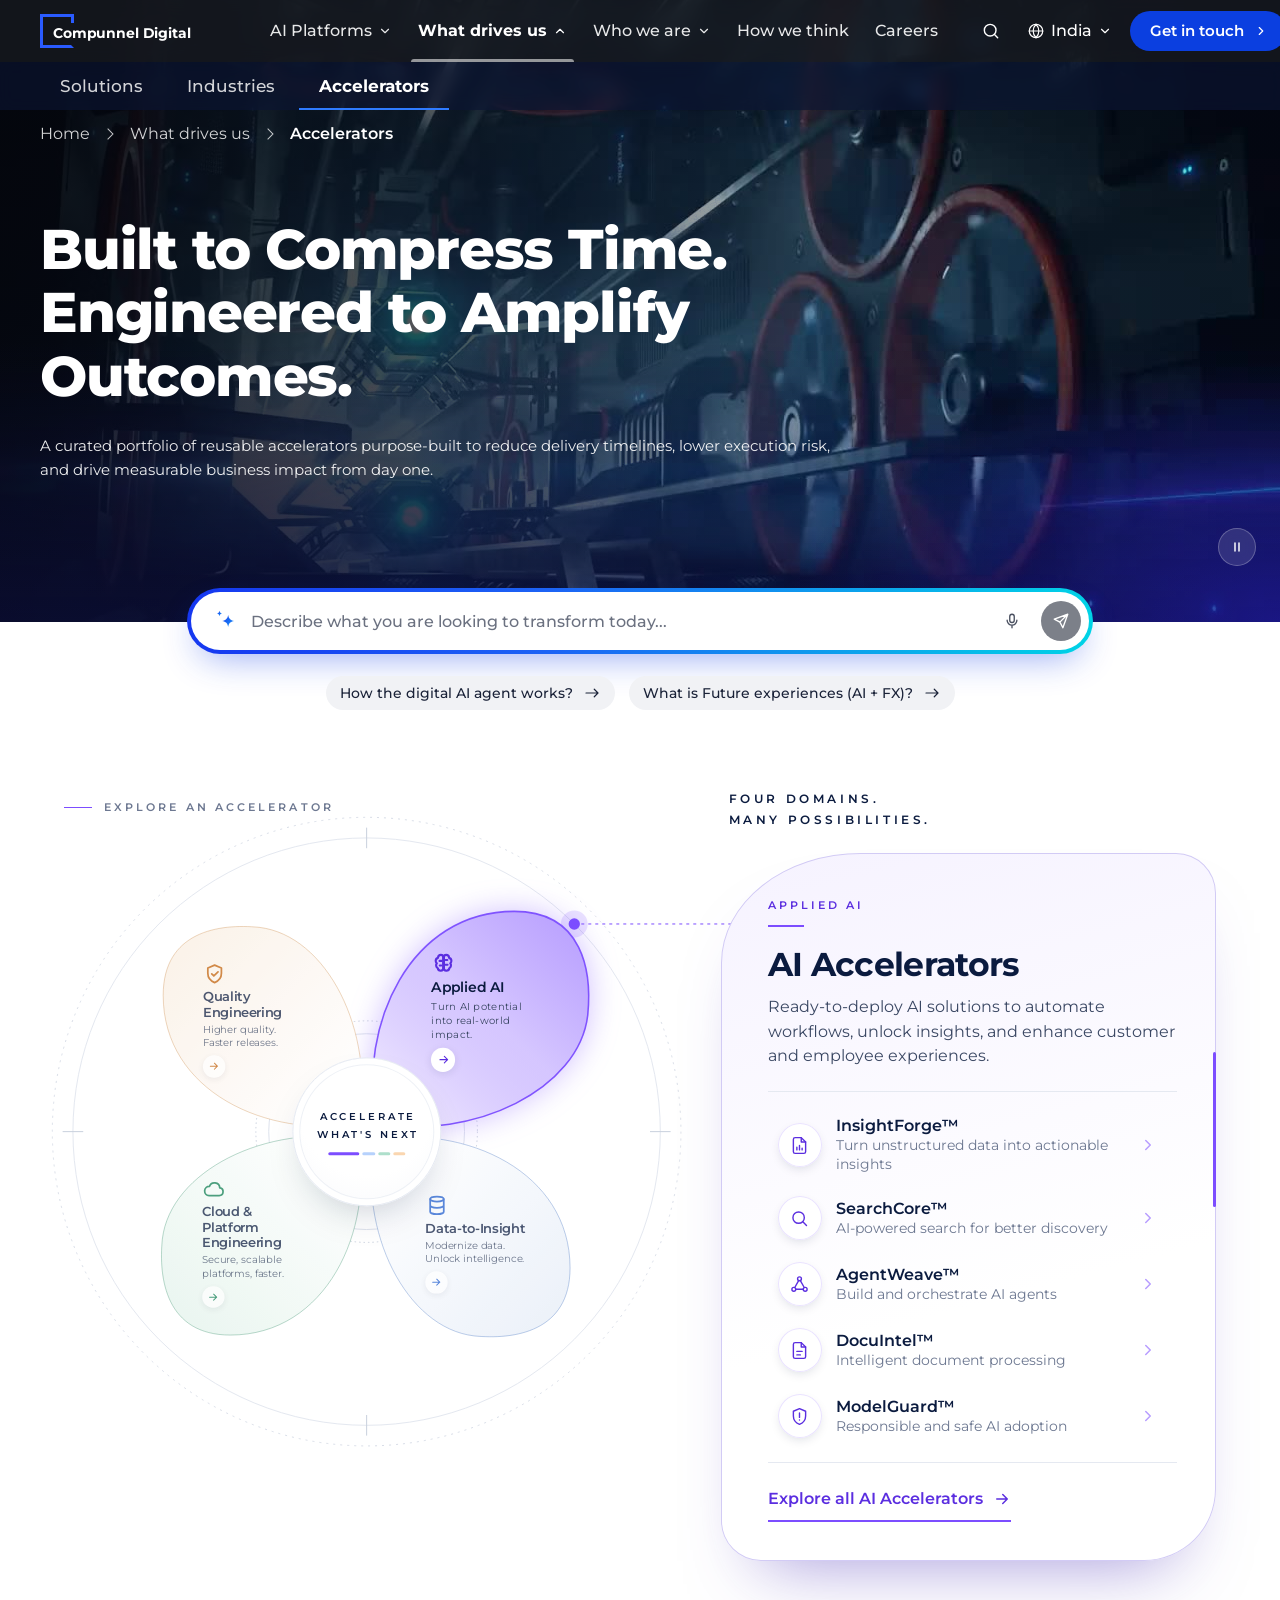
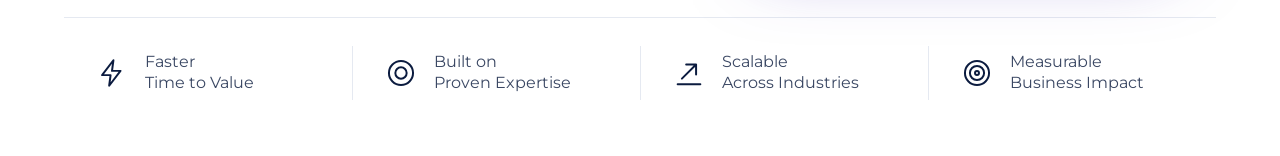
==== index.html @ 7c5758bb "Add files via upload" ====
<!DOCTYPE html>
<html lang="en">
<head>
<meta charset="utf-8">
<meta name="viewport" content="width=device-width, initial-scale=1">
<title>Accelerators | Compunnel Digital</title>
<meta name="description" content="A curated portfolio of reusable accelerators purpose-built to reduce delivery timelines, lower execution risk, and drive measurable business impact.">
<link rel="preconnect" href="https://fonts.googleapis.com">
<link rel="preconnect" href="https://fonts.gstatic.com" crossorigin>
<link href="https://fonts.googleapis.com/css2?family=Montserrat:wght@400;500;600;700;800&display=swap" rel="stylesheet">
<link rel="stylesheet" href="css/accelerators.css">
<link rel="stylesheet" href="css/site.css">
</head>
<body>
<a class="sr-only" href="#accelerators">Skip to accelerators</a>
<header class="site-header">
  <div class="topbar">
    <div class="wrap">
      <a class="logo" href="#" aria-label="Compunnel Digital home"><span>Compunnel Digital</span></a>
      <nav class="main-nav" aria-label="Primary">
        <button type="button" aria-expanded="false">AI Platforms<svg viewBox="0 0 24 24"><path d="m6 9 6 6 6-6"/></svg></button>
        <button type="button" class="current" aria-expanded="true">What drives us<svg viewBox="0 0 24 24"><path d="m6 15 6-6 6 6"/></svg></button>
        <button type="button" aria-expanded="false">Who we are<svg viewBox="0 0 24 24"><path d="m6 9 6 6 6-6"/></svg></button>
        <a href="#">How we think</a>
        <a href="#">Careers</a>
      </nav>
      <div class="tools">
        <button class="icon-btn icon-search" type="button" aria-label="Search site" data-focus-search><svg viewBox="0 0 24 24"><circle cx="11" cy="11" r="7"/><path d="m20 20-3.5-3.5"/></svg></button>
        <button class="region" type="button" aria-label="Region: India"><svg viewBox="0 0 24 24"><circle cx="12" cy="12" r="9"/><path d="M3 12h18M12 3c2.5 2.6 3.8 5.6 3.8 9s-1.3 6.4-3.8 9c-2.5-2.6-3.8-5.6-3.8-9S9.5 5.6 12 3Z"/></svg>India<svg viewBox="0 0 24 24"><path d="m6 9 6 6 6-6"/></svg></button>
        <a class="btn-touch" href="#">Get in touch<svg viewBox="0 0 24 24"><path d="m9 6 6 6-6 6"/></svg></a>
        <button class="theme-btn" type="button" aria-label="Switch colour theme"><svg viewBox="0 0 24 24"><path d="M20 14.5A8 8 0 1 1 9.5 4a6.5 6.5 0 0 0 10.5 10.5Z"/></svg></button>
        <button class="icon-btn menu-btn" type="button" aria-label="Open menu" aria-expanded="false" aria-controls="drawer"><svg viewBox="0 0 24 24"><path d="M4 7h16M4 12h16M4 17h16"/></svg></button>
      </div>
    </div>
    <nav class="drawer" id="drawer" aria-label="Mobile">
      <a href="#">AI Platforms</a><a href="#">What drives us</a><a href="#">Who we are</a><a href="#">How we think</a><a href="#">Careers</a><a href="#">Get in touch</a>
    </nav>
  </div>
  <nav class="subnav" aria-label="What drives us">
    <div class="wrap">
      <a href="#">Solutions</a><a href="#">Industries</a><a href="#accelerators" aria-current="page">Accelerators</a>
    </div>
  </nav>
</header>

<section class="hero" aria-labelledby="heroTitle">
  <div class="hero-media" aria-hidden="true">
    <video class="hero-video" id="heroVideo" autoplay muted loop playsinline preload="auto" poster="media/hero-poster.jpg">
      <source src="media/hero.mp4" type="video/mp4">
    </video>
  </div>
  <button class="video-toggle" id="videoToggle" type="button" aria-label="Pause background video" aria-pressed="false"><svg viewBox="0 0 24 24" class="i-pause"><path d="M9 6v12M15 6v12"/></svg><svg viewBox="0 0 24 24" class="i-play"><path d="M8 5.5v13l10.5-6.5L8 5.5Z"/></svg></button>
  <div class="wrap">
    <nav class="crumbs" aria-label="Breadcrumb">
      <ol><li><a href="#">Home</a></li><li><a href="#">What drives us</a></li><li><span aria-current="page">Accelerators</span></li></ol>
    </nav>
    <h1 id="heroTitle">Built to Compress Time. Engineered to Amplify Outcomes.</h1>
    <p class="hero-lede">A curated portfolio of reusable accelerators purpose-built to reduce delivery timelines, lower execution risk, and drive measurable business impact from day one.</p>
  </div>
</section>

<div class="search-zone">
  <form class="ai-search" id="aiSearch" role="search" aria-label="Find an accelerator">
    <div class="ai-search-inner">
      <svg class="spark" viewBox="0 0 24 24" aria-hidden="true"><defs><linearGradient id="sparkG" x1="0" y1="0" x2="1" y2="1"><stop offset="0" stop-color="#1537F0"/><stop offset="1" stop-color="#1C9BF5"/></linearGradient></defs><path fill="url(#sparkG)" d="M14 6.5c.6 3.4 2.1 4.9 5.5 5.5-3.4.6-4.9 2.1-5.5 5.5-.6-3.4-2.1-4.9-5.5-5.5 3.4-.6 4.9-2.1 5.5-5.5Z"/><path fill="url(#sparkG)" d="M6 2.5c.3 1.6 1 2.3 2.5 2.5-1.5.3-2.2 1-2.5 2.5C5.7 6 5 5.3 3.5 5 5 4.8 5.7 4.1 6 2.5Z"/></svg>
      <label class="sr-only" for="aiQuery">Describe what you are looking to transform</label>
      <input id="aiQuery" type="search" autocomplete="off" placeholder="Describe what you are looking to transform today...">
      <button class="mic-btn" type="button" id="micBtn" aria-label="Search by voice" hidden><svg viewBox="0 0 24 24"><rect x="9" y="3" width="6" height="11" rx="3"/><path d="M5.5 11a6.5 6.5 0 0 0 13 0M12 17.5V21"/></svg></button>
      <button class="send-btn" type="submit" aria-label="Find accelerators"><svg viewBox="0 0 24 24"><path d="M21 3 10.5 13.5M21 3l-6.5 18-4-7.5L3 9.5 21 3Z"/></svg></button>
    </div>
  </form>
  <div class="chips">
    <button class="chip" type="button" data-q="How the digital AI agent works?">How the digital AI agent works?<svg viewBox="0 0 24 24"><path d="M4 12h16M15 7l5 5-5 5"/></svg></button>
    <button class="chip" type="button" data-q="What is Future experiences (AI + FX)?">What is Future experiences (AI + FX)?<svg viewBox="0 0 24 24"><path d="M4 12h16M15 7l5 5-5 5"/></svg></button>
  </div>
  <p class="search-result" id="searchResult" aria-live="polite"></p>
</div>

<main class="page" id="accelerators" tabindex="-1">
  <h2 class="sr-only">Accelerators</h2>

  <section class="experience" id="experience" aria-label="Accelerator explorer">
    <div class="stage-col">
      <p class="stage-hint" id="hint"><i aria-hidden="true"></i>EXPLORE AN ACCELERATOR</p>
      <div class="stage-wrap">
        <div class="stage" id="stage">
          <svg class="decor" viewBox="0 0 100 100" aria-hidden="true">
            <circle class="ring" cx="50" cy="50" r="57"/>
            <circle class="ring ring-2" cx="50" cy="50" r="61"/>
            <line class="tick" x1="50" y1="-9" x2="50" y2="-5"/><line class="tick" x1="109" y1="50" x2="105" y2="50"/>
            <line class="tick" x1="50" y1="109" x2="50" y2="105"/><line class="tick" x1="-9" y1="50" x2="-5" y2="50"/>
            <line class="connector" x1="90.3" y1="9.7" x2="125" y2="9.7"/>
            <circle class="marker-halo" cx="90.3" cy="9.7" r="2.6"/>
            <circle class="marker" cx="90.3" cy="9.7" r="1.1"/>
          </svg>

          <!-- rotating assembly: hub + four leaves -->
          <div class="propeller" id="propeller">
            <svg class="hub" viewBox="0 0 100 100" aria-hidden="true" id="hub"></svg>
            <div role="tablist" aria-label="Accelerator domains" aria-orientation="horizontal" id="tablist"></div>
          </div>

          <!-- fixed core: outside the propeller -->
          <div class="core" aria-hidden="true">
            <p>ACCELERATE<br>WHAT'S NEXT</p>
            <div class="core-bar" id="coreBar"></div>
          </div>
        </div>
      </div>
    </div>

    <div class="panel-col">
      <p class="panel-tag">FOUR DOMAINS.<br>MANY POSSIBILITIES.</p>
      <div class="panel" id="panel" role="tabpanel" tabindex="-1">
        <div class="panel-body" id="panelBody"></div>
      </div>
    </div>
  </section>

  <ul class="values" id="values"></ul>
</main>

<dialog class="lightbox" id="lightbox" aria-labelledby="lbTitle">
  <div class="lb-inner">
    <div class="lb-bar">
      <div><h2 class="lb-title" id="lbTitle"></h2><p class="lb-desc" id="lbDesc"></p></div>
      <button class="lb-close" id="lbClose" type="button" aria-label="Close enlarged diagram"></button>
    </div>
    <img class="lb-img" id="lbImg" alt="" width="717" height="525">
  </div>
</dialog>

<script src="js/data.js"></script>
<script src="js/icons.js"></script>
<script src="js/config.js"></script>
<script src="js/render.js"></script>
<script src="js/animation.js"></script>
<script src="js/interaction.js"></script>
<script src="js/intro.js"></script>
<script src="js/site-search.js"></script>
<script src="js/hero-video.js"></script>
<script src="js/main.js"></script>
</body>
</html>
---- css/accelerators.css ----
/* ==========================================================
   5. RESPONSIVE STYLING / TOKENS
   ========================================================== */
:root{
  color-scheme: light;
  --navy:#0B1B3F;
  --ink:#3A4763;
  --muted:#6D7891;
  --line:#E5E9F1;
  --paper:#FFFFFF;
  --accent:#7C4DFF;
  --accent-deep:#5B2EE0;
  --accent-soft:#F1ECFF;
  --rot-dur:820ms;
  --intro-dur:2200ms;
  --rot-ease:cubic-bezier(.34,1.16,.5,1);
  --display:"Montserrat", "Segoe UI", system-ui, -apple-system, sans-serif;
  --body:"Montserrat", "Segoe UI", system-ui, -apple-system, sans-serif;
}
*{box-sizing:border-box}
html,body{margin:0;background:var(--paper);color:var(--ink)}
body{font-family:var(--body);font-size:16px;line-height:1.55;-webkit-font-smoothing:antialiased;overflow-x:hidden}
button{font:inherit;color:inherit;background:none;border:0;padding:0;cursor:pointer}
svg{display:block}
.sr-only{position:absolute;width:1px;height:1px;overflow:hidden;clip:rect(0 0 0 0);white-space:nowrap}

.page{max-width:1320px;margin:0 auto;padding:44px clamp(20px,5vw,72px) 56px}

/* ---------- Header ---------- */
.masthead{display:grid;grid-template-columns:1fr auto;gap:24px;align-items:start}
.brand{font-family:var(--display);font-weight:600;font-size:13px;letter-spacing:.34em;color:var(--navy);margin:0 0 6px}
.sec-title{font-family:var(--display);font-weight:700;color:var(--navy);font-size:clamp(34px,4.6vw,56px);line-height:1;letter-spacing:-.03em;margin:0 0 18px}
.lede{max-width:40ch;font-size:clamp(17px,1.6vw,20px);color:var(--ink);margin:0}
.story{display:flex;gap:14px;align-items:center;font-size:11px;letter-spacing:.28em;color:var(--navy);font-weight:600;padding-top:8px}
.story span[aria-hidden]{width:18px;height:1px;background:var(--muted);display:inline-block}
.story .on{position:relative}
.story .on::after{content:"";position:absolute;left:0;right:.28em;bottom:-10px;height:2px;background:var(--accent);transition:background .4s}

/* ---------- Experience grid ---------- */
.experience{display:grid;grid-template-columns:55fr 45fr;gap:clamp(24px,4vw,64px);align-items:start;margin-top:0}
.stage-col{position:relative;display:flex;flex-direction:column;align-items:center}
.stage-hint{align-self:flex-start;margin:0 0 4px;min-height:calc(1.8em * 2);display:flex;align-items:center;gap:12px;font-size:11px;font-weight:600;letter-spacing:.28em;color:var(--muted)}
.stage-hint i{display:inline-block;width:28px;height:1px;background:var(--accent);transition:background .4s}
.stage-wrap{width:100%;max-width:600px;padding:7%}

/* ---------- Stage ---------- */
.stage{position:relative;width:100%;aspect-ratio:1;container-type:inline-size}
.decor{position:absolute;inset:0;overflow:visible;pointer-events:none}
.decor .ring{fill:none;stroke:#E4E8F0;stroke-width:1;vector-effect:non-scaling-stroke}
.decor .ring-2{stroke-dasharray:2 5;stroke:#D9DEE8}
.decor .tick{stroke:#C9D0DD;stroke-width:1;vector-effect:non-scaling-stroke}
.decor .marker{fill:var(--accent);transition:fill .4s}
.decor .marker-halo{fill:var(--accent);opacity:.16;transition:fill .4s}
.decor .connector{stroke:var(--accent);stroke-width:1;stroke-dasharray:3 4;vector-effect:non-scaling-stroke;transition:stroke .4s}

/* rotating assembly: ONE transform */
.propeller{position:absolute;inset:0;transform:rotate(0deg);transition:transform var(--rot-dur) var(--rot-ease);will-change:transform}
.hub{position:absolute;inset:0;width:100%;height:100%;overflow:visible;pointer-events:none}
.hub circle.hub-ring{fill:#fff;stroke:#DDE2EC;stroke-width:1;vector-effect:non-scaling-stroke}
.hub circle.hub-dash{fill:none;stroke:#C9D0DD;stroke-width:1;stroke-dasharray:1.5 3;vector-effect:non-scaling-stroke}

.leaf-layer{position:absolute;inset:0;pointer-events:none}
.leaf{position:absolute;left:50%;top:10%;width:40%;height:40%;pointer-events:none;outline:none;
  transform-origin:0 100%;transform:scale(.97);transition:transform .55s var(--rot-ease)}
.leaf[aria-selected="true"]{transform:scale(1.05)}
.leaf svg.petal{position:absolute;inset:0;width:100%;height:100%;overflow:visible;transition:filter .5s}
.leaf .p-hit{pointer-events:visiblePainted}
.leaf .p-active{opacity:0;transition:opacity .5s}
.leaf .p-outline{fill:none;stroke:var(--c);stroke-opacity:.38;stroke-width:1;vector-effect:non-scaling-stroke;transition:stroke-opacity .4s,stroke-width .3s}
.leaf[aria-selected="true"] .p-active{opacity:1}
.leaf[aria-selected="true"] .p-outline{stroke-opacity:.95;stroke-width:1.5}
.leaf[aria-selected="true"] svg.petal{filter:drop-shadow(0 0 14px var(--shadow))}
.leaf:not([aria-selected="true"]) svg.petal{filter:saturate(.6)}
.leaf:not([aria-selected="true"]):hover .p-active{opacity:.38}
.leaf:focus-visible .p-outline{stroke:var(--navy);stroke-opacity:1;stroke-width:2.5}

.leaf-anchor{position:absolute;left:56%;top:44%;width:0;height:0}
.leaf-rot{position:absolute;left:0;top:0;width:21cqw;pointer-events:auto;text-align:left;
  transform:translate(-50%,-50%) rotate(0deg);transition:transform var(--rot-dur) var(--rot-ease),opacity .45s;opacity:.72}
.leaf[aria-selected="true"] .leaf-rot{opacity:1}
.stage.no-anim .propeller,.stage.no-anim .leaf-rot{transition:none !important}
/* intro: one fast spin that decelerates into Applied AI */
.stage.intro .propeller,.stage.intro .leaf-rot{transition-duration:var(--intro-dur);transition-timing-function:cubic-bezier(.12,.72,.18,1)}
.stage.intro .leaf{transition-duration:var(--intro-dur)}
.stage.intro svg.petal{animation:spinblur var(--intro-dur) ease-out}
@keyframes spinblur{0%{filter:blur(1.2px) saturate(.8)}45%{filter:blur(.6px)}100%{filter:none}}
.leaf-icon{display:block;width:24px;height:24px;flex:none;overflow:hidden;color:var(--deep);margin-bottom:.8cqw;transition:transform .5s var(--rot-ease)}
.leaf[aria-selected="true"] .leaf-icon svg{stroke-width:2}
.leaf-icon svg{width:24px;height:24px;fill:none;stroke:currentColor;stroke-width:1.8;stroke-linecap:round;stroke-linejoin:round}
.leaf-name{display:block;font-family:var(--display);font-weight:600;color:var(--navy);font-size:clamp(11px,2.55cqw,17px);line-height:1.2;letter-spacing:-.01em}
.leaf-name .short{display:none}
.leaf-desc{display:block;font-size:clamp(10px,1.75cqw,13px);line-height:1.35;color:var(--ink);margin-top:.6cqw}
.leaf-go{display:grid;place-items:center;width:clamp(22px,4.4cqw,32px);height:clamp(22px,4.4cqw,32px);border-radius:50%;background:#fff;color:var(--deep);margin-top:1.2cqw;box-shadow:0 2px 8px rgba(11,27,63,.1);transition:transform .3s}
.leaf-go svg{width:55%;height:55%;fill:none;stroke:currentColor;stroke-width:2;stroke-linecap:round;stroke-linejoin:round}
.leaf:hover .leaf-go{transform:translateX(3px)}

/* fixed core — NOT inside the propeller */
.core{position:absolute;left:50%;top:50%;width:29%;aspect-ratio:1;transform:translate(-50%,-50%);border-radius:50%;
  background:radial-gradient(circle at 50% 35%,#fff 55%,#F7F8FB);border:1px solid #E6EAF2;
  box-shadow:0 18px 40px -18px rgba(11,27,63,.28),inset 0 0 0 6px #fff,inset 0 0 0 7px #EEF1F6;
  display:grid;place-content:center;justify-items:center;text-align:center;z-index:2;pointer-events:none}
.core p{margin:0;font-family:var(--display);font-weight:600;color:var(--navy);font-size:clamp(8px,1.85cqw,13px);letter-spacing:.3em;line-height:1.9;padding-left:.3em}
.core-bar{display:flex;gap:3px;width:15cqw;margin-top:1.6cqw}
.core-bar span{height:3px;border-radius:2px;flex:1;opacity:.35;transition:flex .6s var(--rot-ease),opacity .4s}
.core-bar span.on{flex:2.6;opacity:1}

@container (max-width:440px){
  .leaf-desc{display:none}
  .leaf-name .full{display:none}
  .leaf-name .short{display:inline}
  .leaf-rot{width:24cqw}
}

/* ---------- Panel ---------- */
.panel-col{position:relative}
.panel-tag{font-family:var(--display);font-size:12px;font-weight:600;letter-spacing:.3em;line-height:1.8;color:var(--navy);margin:0 0 22px 8px}
.panel{position:relative;padding:clamp(28px,3.4vw,48px) clamp(24px,3vw,44px) clamp(28px,3vw,40px) clamp(28px,3.6vw,52px);
  border-radius:140px 40px 72px 40px / 110px 40px 72px 40px;
  background:linear-gradient(165deg,color-mix(in srgb,var(--accent) 7%,#fff) 0%,#fff 62%);
  border:1px solid color-mix(in srgb,var(--accent) 20%,#E8EBF2);
  box-shadow:0 40px 70px -40px color-mix(in srgb,var(--accent) 35%,rgba(11,27,63,.3));
  min-height:640px;transition:border-color .5s,box-shadow .5s}
.panel::before{content:"";position:absolute;right:-1px;top:28%;width:3px;height:22%;border-radius:3px;background:var(--accent);transition:background .5s}
.panel-body{transition:opacity .22s ease,transform .22s ease}
.panel-body.leaving{opacity:0;transform:translateX(-10px)}
.panel-body.entering{opacity:0;transform:translateX(14px);transition:none}
.p-cat{font-size:11px;font-weight:600;letter-spacing:.28em;color:var(--accent-deep);margin:0}
.p-cat::after{content:"";display:block;width:36px;height:2px;background:var(--accent);margin-top:10px}
.p-title{font-family:var(--display);font-weight:700;color:var(--navy);font-size:clamp(26px,2.6vw,34px);letter-spacing:-.02em;line-height:1.15;margin:18px 0 12px}
.p-desc{margin:0 0 22px;max-width:44ch;color:var(--ink);font-size:clamp(15px,1.25vw,17px)}
.subs{list-style:none;margin:0;padding:14px 0;border-top:1px solid var(--line);border-bottom:1px solid var(--line)}
.subs li{animation:rise .45s both;animation-delay:var(--d,0ms)}
.acc-head{margin:0;font:inherit}
.acc-item{border-radius:16px 24px 16px 24px;transition:background .3s}
.acc-item.open{background:color-mix(in srgb,var(--accent) 6%,#fff);box-shadow:inset 0 0 0 1px color-mix(in srgb,var(--accent) 16%,transparent)}
.acc-item + .acc-item{margin-top:2px}
.sub-region{display:grid;grid-template-rows:0fr;transition:grid-template-rows .42s cubic-bezier(.3,.8,.3,1)}
.acc-item.open .sub-region{grid-template-rows:1fr}
.sub-region-inner{min-height:0;overflow:hidden;padding:0 10px}
.acc-item.open .sub-region-inner{padding-bottom:14px}
.sub-media{position:relative;margin:4px 0 0;border-radius:14px;overflow:hidden;background:#030811;aspect-ratio:717/525;box-shadow:0 18px 36px -22px rgba(3,8,17,.7)}
.sub-media img{display:block;width:100%;height:100%;object-fit:contain}
.expand-btn{position:absolute;top:10px;right:10px;width:36px;height:36px;border-radius:10px;display:grid;place-items:center;color:#fff;background:rgba(255,255,255,.12);border:1px solid rgba(255,255,255,.28);backdrop-filter:blur(6px);-webkit-backdrop-filter:blur(6px);transition:background .2s,transform .2s}
.expand-btn:hover{background:rgba(255,255,255,.24);transform:scale(1.06)}
.expand-btn:focus-visible{outline:2px solid #fff;outline-offset:2px}
.expand-btn svg{width:18px;height:18px;fill:none;stroke:currentColor;stroke-width:2;stroke-linecap:round;stroke-linejoin:round}
.sub-media--empty{display:grid;place-content:center;justify-items:center;gap:10px;background:repeating-linear-gradient(135deg,#F6F7FB 0 10px,#EFF1F6 10px 20px);color:var(--muted);font-size:14px;box-shadow:none;border:1px dashed #D5DAE4}
.sub-media--empty svg{width:28px;height:28px;fill:none;stroke:currentColor;stroke-width:1.5;stroke-linecap:round;stroke-linejoin:round}
.sub-link{display:inline-flex;align-items:center;gap:8px;margin-top:12px;font-size:14px;font-weight:600;color:var(--accent-deep);text-decoration:none}
.sub-link svg{width:16px;height:16px;fill:none;stroke:currentColor;stroke-width:2;stroke-linecap:round;stroke-linejoin:round;transition:transform .2s}
.sub-link:hover svg{transform:translateX(3px)}
.sub-link:focus-visible{outline:2px solid var(--accent);outline-offset:3px;border-radius:3px}
@keyframes rise{from{opacity:0;transform:translateY(6px)}to{opacity:1;transform:none}}
.sub{width:100%;display:grid;grid-template-columns:44px 1fr 28px;gap:14px;align-items:center;text-align:left;padding:10px 10px;border-radius:14px 22px 14px 22px;transition:transform .25s ease,background .25s}
.sub:hover,.sub:focus-visible{transform:translateX(5px);background:color-mix(in srgb,var(--accent) 7%,#fff)}
.sub[aria-expanded="true"],.sub[aria-expanded="true"]:hover{transform:none;background:transparent}
.sub:focus-visible{outline:2px solid var(--accent);outline-offset:1px}
.sub-icon{width:44px;height:44px;border-radius:50%;display:grid;place-items:center;background:#fff;color:var(--accent-deep);box-shadow:0 4px 12px -4px rgba(11,27,63,.18),inset 0 0 0 1px color-mix(in srgb,var(--accent) 16%,#fff)}
.sub-icon svg{width:21px;height:21px;fill:none;stroke:currentColor;stroke-width:1.6;stroke-linecap:round;stroke-linejoin:round}
.sub-name{display:block;font-family:var(--display);font-weight:600;font-size:15.5px;color:var(--navy);line-height:1.3}
.sub-desc{display:block;font-size:14px;color:var(--muted);line-height:1.35}
.sub-arrow{color:color-mix(in srgb,var(--accent) 55%,#fff);transition:color .25s,transform .25s}
.sub-arrow svg{width:18px;height:18px;fill:none;stroke:currentColor;stroke-width:2;stroke-linecap:round;stroke-linejoin:round}
.sub:hover .sub-arrow,.sub:focus-visible .sub-arrow{color:var(--accent-deep);transform:translateX(3px)}
.sub[aria-expanded="true"] .sub-arrow{color:var(--accent-deep);transform:rotate(90deg)}
.p-cta{display:inline-flex;align-items:center;gap:10px;margin-top:24px;font-weight:600;color:var(--accent-deep);text-decoration:none;padding-bottom:8px;border-bottom:2px solid var(--accent)}
.p-cta svg{width:18px;height:18px;fill:none;stroke:currentColor;stroke-width:2;stroke-linecap:round;stroke-linejoin:round;transition:transform .25s}
.p-cta:hover svg{transform:translateX(4px)}
.p-cta:focus-visible{outline:2px solid var(--accent);outline-offset:4px;border-radius:2px}

/* ---------- Value strip ---------- */
.values{list-style:none;margin:56px 0 0;padding:28px 0 0;border-top:1px solid var(--line);display:grid;grid-template-columns:repeat(4,1fr)}
.values li{display:flex;align-items:center;gap:16px;padding:6px clamp(12px,2.4vw,32px);color:var(--ink);font-size:16px;line-height:1.3}
.values li + li{border-left:1px solid var(--line)}
.values svg{width:34px;height:34px;flex:none;fill:none;stroke:var(--navy);stroke-width:1.4;stroke-linecap:round;stroke-linejoin:round}

/* ---------- Modal ---------- */
@keyframes pop{from{opacity:0;transform:translateY(10px) scale(.98)}to{opacity:1;transform:none}}

dialog.lightbox{border:0;padding:0;background:transparent;max-width:none;max-height:none;overflow:visible;color:#fff}
dialog.lightbox::backdrop{background:rgba(3,8,17,.86);backdrop-filter:blur(4px);-webkit-backdrop-filter:blur(4px)}
dialog.lightbox[open]{animation:pop .28s cubic-bezier(.3,1.2,.5,1)}
@keyframes pop{from{opacity:0;transform:translateY(10px) scale(.98)}to{opacity:1;transform:none}}
.lb-inner{width:min(92vw,1100px,calc((86vh - 64px) * 717 / 525));background:#030811;border-radius:20px;overflow:hidden;box-shadow:0 40px 100px -30px rgba(0,0,0,.8);border:1px solid rgba(255,255,255,.1)}
.lb-bar{display:flex;align-items:center;justify-content:space-between;gap:16px;padding:12px 12px 12px 22px;border-bottom:1px solid rgba(255,255,255,.08)}
.lb-title{margin:0;font-family:var(--display);font-size:17px;font-weight:700;color:#fff}
.lb-desc{margin:2px 0 0;font-size:13px;color:rgba(255,255,255,.66)}
.lb-close{width:40px;height:40px;border-radius:12px;display:grid;place-items:center;color:#fff;background:rgba(255,255,255,.08);flex:none}
.lb-close:hover{background:rgba(255,255,255,.18)}
.lb-close:focus-visible{outline:2px solid var(--accent);outline-offset:2px}
.lb-close svg{width:20px;height:20px;fill:none;stroke:currentColor;stroke-width:2;stroke-linecap:round}
.lb-img{display:block;width:100%;height:auto}
html.lb-open{overflow:hidden}
@media (max-width:1080px){ .panel{min-height:0} }
@media (max-width:960px){
  .experience{grid-template-columns:1fr}
  .decor .connector{display:none}
  .stage-wrap{max-width:560px}
  .panel{border-radius:90px 32px 56px 32px / 70px 32px 56px 32px}
  .values{grid-template-columns:repeat(2,1fr);row-gap:22px}
  .values li:nth-child(3){border-left:0}
}
@media (max-width:640px){
  .page{padding-top:28px}
  .masthead{grid-template-columns:1fr}
  .story{display:none}
  .stage-hint{align-self:center}
  .stage-wrap{padding:9% 6%}
  .values{grid-template-columns:1fr}
  .values li + li{border-left:0}
  .sub{grid-template-columns:40px 1fr 20px;gap:12px;padding:12px 6px}
  .sub-icon{width:40px;height:40px}
}
@media (prefers-reduced-motion:reduce){
  .propeller,.leaf-rot,.leaf,.leaf-icon,.core-bar span{transition:none !important}
  .subs li{animation:none}
  .sub-region{transition:none}
  dialog.lightbox[open]{animation:none}
  .panel-body{transition:opacity .15s}
  .panel-body.leaving,.panel-body.entering{transform:none}
  .stage.rm-flash .propeller{animation:rmflash .22s ease}
  @keyframes rmflash{from{opacity:.5}to{opacity:1}}
}
---- css/site.css ----
/* ==========================================================
   SITE CHROME: header, sub-nav, hero, AI search
   ========================================================== */
:root{
  --brand:#0B3FE0;
  --brand-2:#00D2E6;
  --hero-ink:#FFFFFF;
}
.wrap{max-width:1248px;margin:0 auto;padding:0 24px}
a{color:inherit}

/* ---------- header ---------- */
.site-header{position:absolute;inset:0 0 auto 0;z-index:30;color:#fff}
.topbar{background:rgba(24,26,32,.78);backdrop-filter:blur(10px);-webkit-backdrop-filter:blur(10px)}
.topbar .wrap{display:flex;align-items:center;height:62px;gap:24px}
.logo{display:flex;align-items:center;text-decoration:none;flex:none;position:relative;height:34px;padding-left:13px}
.logo::before{content:"";position:absolute;left:0;top:0;width:34px;height:34px;border:3px solid #2A5BFF;border-right-color:transparent;box-sizing:border-box}
.logo::after{content:"";position:absolute;left:31px;top:0;width:3px;height:9px;background:#2A5BFF}
.logo span{position:relative;font-weight:700;font-size:14px;letter-spacing:-.01em;margin-top:6px}
.main-nav{display:flex;gap:4px;margin-left:44px;height:100%}
.main-nav a,.main-nav button{display:flex;align-items:center;gap:6px;height:100%;padding:0 11px;font-size:15.5px;font-weight:500;text-decoration:none;color:rgba(255,255,255,.9);position:relative;white-space:nowrap}
.main-nav a:hover,.main-nav button:hover{color:#fff}
.main-nav .current{font-weight:700;color:#fff}
.main-nav .current::after{content:"";position:absolute;left:4px;right:4px;bottom:0;height:3px;border-radius:3px 3px 0 0;background:rgba(255,255,255,.55)}
.main-nav svg,.tools svg{width:14px;height:14px;fill:none;stroke:currentColor;stroke-width:2;stroke-linecap:round;stroke-linejoin:round}
.tools{margin-left:auto;display:flex;align-items:center;gap:18px}
.icon-btn{width:36px;height:36px;display:grid;place-items:center;border-radius:50%;color:#fff}
.icon-btn svg{width:20px;height:20px;stroke-width:1.7}
.icon-btn:hover{background:rgba(255,255,255,.1)}
.region{display:flex;align-items:center;gap:6px;font-size:15.5px;font-weight:500;color:#fff}
.region svg:first-child{width:18px;height:18px;stroke-width:1.6}
.btn-touch{display:inline-flex;align-items:center;gap:10px;background:var(--brand);color:#fff;text-decoration:none;font-weight:600;font-size:14.5px;padding:9px 18px 9px 20px;border-radius:999px;white-space:nowrap}
.btn-touch:hover{background:#1A4DF5}
.theme-btn{width:36px;height:36px;border-radius:50%;background:#fff;color:var(--brand);display:grid;place-items:center}
.theme-btn svg{width:18px;height:18px;fill:none;stroke:currentColor;stroke-width:2}
.menu-btn{display:none}
.site-header :focus-visible{outline:2px solid #7FB0FF;outline-offset:2px;border-radius:6px}

.subnav{background:rgba(12,22,52,.62);backdrop-filter:blur(8px);-webkit-backdrop-filter:blur(8px)}
.subnav .wrap{display:flex;height:48px;gap:4px}
.subnav a{display:flex;align-items:center;padding:0 20px;font-size:17px;font-weight:500;color:rgba(255,255,255,.82);text-decoration:none;position:relative}
.subnav a:hover{color:#fff}
.subnav a[aria-current]{color:#fff;font-weight:700}
.subnav a[aria-current]::after{content:"";position:absolute;left:0;right:0;bottom:0;height:2px;background:#2F7BFF}

/* ---------- mobile drawer ---------- */
.drawer{display:none}
@media (max-width:1100px){
  .main-nav,.region,.tools .icon-search{display:none}
  .menu-btn{display:grid}
  .drawer{position:absolute;top:62px;left:0;right:0;background:#0E1426;padding:12px 24px 24px;border-top:1px solid rgba(255,255,255,.08)}
  .drawer.open{display:block}
  .drawer a{display:block;padding:14px 0;color:#fff;text-decoration:none;font-weight:500;border-bottom:1px solid rgba(255,255,255,.08)}
}
@media (max-width:560px){
  .btn-touch{display:none}
  .subnav a{padding:0 12px;font-size:15px}
  .subnav .wrap{overflow-x:auto}
}

/* ---------- hero ---------- */
.hero{position:relative;overflow:hidden;color:var(--hero-ink);min-height:620px;
  background:
    radial-gradient(60% 70% at 100% 100%,rgba(48,36,190,.85),transparent 70%),
    radial-gradient(45% 55% at 70% 95%,rgba(20,40,160,.6),transparent 70%),
    linear-gradient(112deg,#06080E 0%,#0B111C 38%,#101A33 62%,#16186A 100%)}
.hero-media{position:absolute;inset:0;pointer-events:none;background:#06080E}
.hero-video{width:100%;height:100%;object-fit:cover;object-position:62% 50%;display:block}
.video-toggle{position:absolute;right:24px;bottom:56px;z-index:3;width:38px;height:38px;border-radius:50%;display:grid;place-items:center;color:#fff;background:rgba(255,255,255,.12);border:1px solid rgba(255,255,255,.25);backdrop-filter:blur(6px)}
.video-toggle:hover{background:rgba(255,255,255,.22)}
.video-toggle:focus-visible{outline:2px solid #7FB0FF;outline-offset:2px}
.video-toggle svg{width:16px;height:16px;fill:none;stroke:currentColor;stroke-width:2.2;stroke-linecap:round;stroke-linejoin:round}
.video-toggle .i-play{display:none;fill:currentColor;stroke-width:1.2}
.video-toggle[aria-pressed="true"] .i-play{display:block}
.video-toggle[aria-pressed="true"] .i-pause{display:none}
.hero::after{content:"";position:absolute;inset:0;pointer-events:none;background:radial-gradient(55% 60% at 100% 100%,rgba(40,30,200,.55),transparent 70%),linear-gradient(0deg,rgba(14,16,70,.55) 0%,rgba(14,16,70,0) 45%),linear-gradient(90deg,rgba(4,6,12,.9) 0%,rgba(4,6,12,.66) 38%,rgba(4,6,12,.15) 72%)}
.hero .wrap{position:relative;z-index:2;padding-top:122px;padding-bottom:140px}
.crumbs ol{list-style:none;display:flex;flex-wrap:wrap;align-items:center;gap:14px;margin:0;padding:0;font-size:15.5px}
.crumbs a{color:rgba(255,255,255,.82);text-decoration:none}
.crumbs a:hover{color:#fff;text-decoration:underline}
.crumbs li{display:flex;align-items:center;gap:14px}
.crumbs li+li::before{content:"";width:7px;height:7px;border-right:1.6px solid rgba(255,255,255,.75);border-top:1.6px solid rgba(255,255,255,.75);transform:rotate(45deg);margin-right:4px}
.crumbs [aria-current]{font-weight:600;color:#fff}
.hero h1{font-family:"Montserrat",system-ui,sans-serif;font-weight:800;font-size:clamp(34px,4.35vw,60px);line-height:1.14;letter-spacing:-.022em;margin:72px 0 26px;max-width:15.5em;color:#fff}
.hero-lede{margin:0;max-width:52em;font-size:clamp(15px,1.2vw,17.5px);line-height:1.55;color:rgba(255,255,255,.92)}

/* ---------- AI search ---------- */
.search-zone{position:relative;z-index:5;margin-top:-34px;padding:0 20px}
.ai-search{max-width:906px;margin:0 auto;padding:4px;border-radius:999px;
  background:linear-gradient(90deg,#1537F0 0%,#1C63F5 40%,#00D3E6 100%);
  box-shadow:0 14px 36px -12px rgba(16,60,230,.45)}
.ai-search-inner{display:flex;align-items:center;gap:10px;background:#fff;border-radius:999px;height:58px;padding:0 8px 0 22px}
.ai-search .spark{width:26px;height:26px;flex:none}
.ai-search input{flex:1;min-width:0;border:0;outline:0;background:transparent;font:500 16px/1 "Montserrat",system-ui,sans-serif;color:#1A2238}
.ai-search input::placeholder{color:#6B7180;font-weight:500}
.ai-search:focus-within{box-shadow:0 0 0 4px rgba(28,99,245,.18),0 14px 36px -12px rgba(16,60,230,.45)}
.mic-btn{width:38px;height:38px;border-radius:50%;display:grid;place-items:center;color:#4A5060}
.mic-btn:hover{background:#F1F3F7}
.mic-btn.listening{color:#E0312B;background:#FDECEC}
.mic-btn svg,.send-btn svg{width:18px;height:18px;fill:none;stroke:currentColor;stroke-width:1.8;stroke-linecap:round;stroke-linejoin:round}
.send-btn{width:40px;height:40px;border-radius:50%;display:grid;place-items:center;background:#7C8089;color:#fff;transition:background .2s}
.ai-search.has-text .send-btn{background:var(--brand)}
.mic-btn:focus-visible,.send-btn:focus-visible{outline:2px solid var(--brand);outline-offset:2px}
.chips{display:flex;flex-wrap:wrap;justify-content:center;gap:14px;margin:22px auto 0;max-width:906px}
.chip{display:inline-flex;align-items:center;gap:10px;background:#F1F2F5;border-radius:999px;padding:8px 14px;font:500 13.5px/1.2 "Montserrat",system-ui,sans-serif;color:#1A2238;transition:background .2s}
.chip:hover{background:#E6E9F0}
.chip:focus-visible{outline:2px solid var(--brand);outline-offset:2px}
.chip svg{width:18px;height:18px;fill:none;stroke:currentColor;stroke-width:1.6;stroke-linecap:round;stroke-linejoin:round}
.search-result{max-width:906px;margin:16px auto 0;text-align:center;font-size:14.5px;color:#3A4763;min-height:1.5em}
.search-result b{color:var(--accent-deep)}

@media (max-width:640px){
  .hero{min-height:0}
  .hero .wrap{padding-top:130px;padding-bottom:110px}
  .hero h1{margin-top:40px}
  .crumbs ol,.crumbs li{gap:8px;font-size:14px}
  .crumbs li+li::before{width:6px;height:6px;margin-right:2px}
  .ai-search input::placeholder{font-size:14px}
  .hero-video{object-position:70% 50%}
  .video-toggle{bottom:48px;right:16px}
  .ai-search-inner{height:54px;padding-left:16px}
  .ai-search input{font-size:15px}
}


/* section sits below the search on this page */
.page{padding-top:40px}
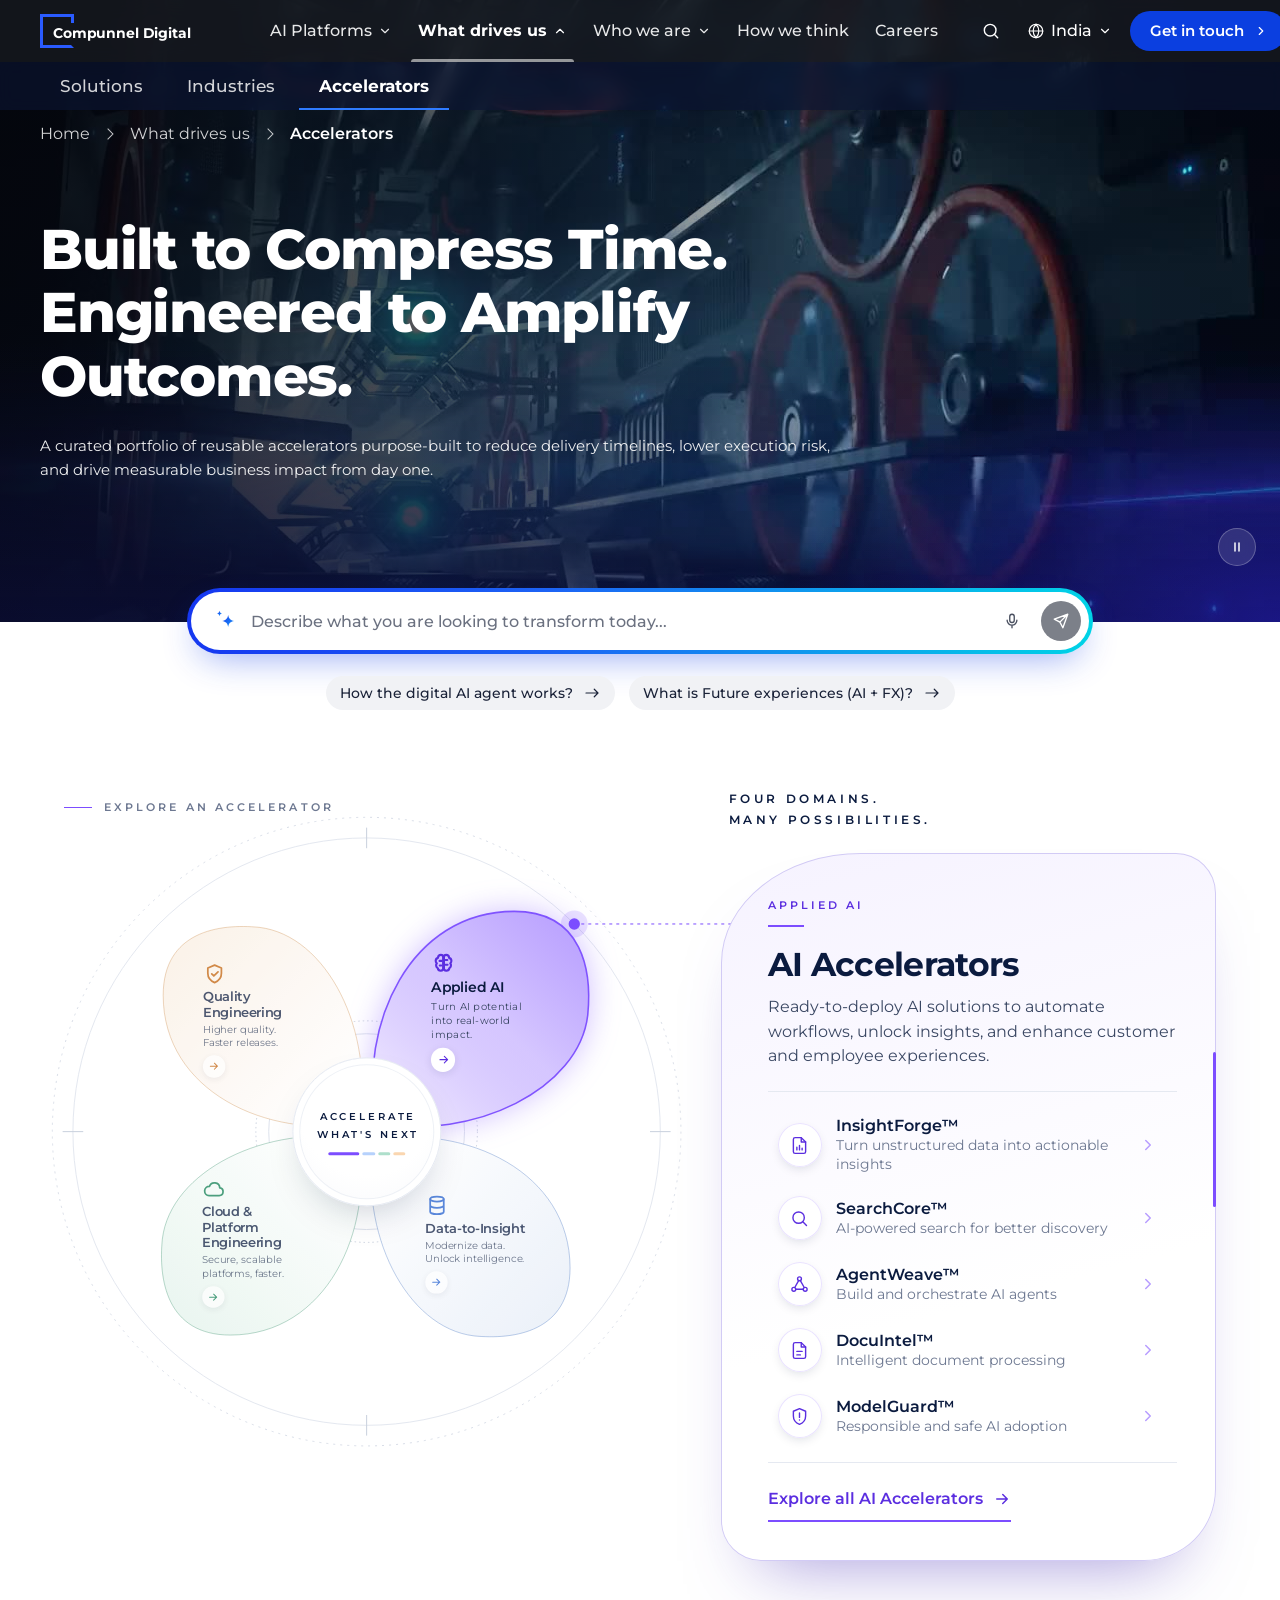
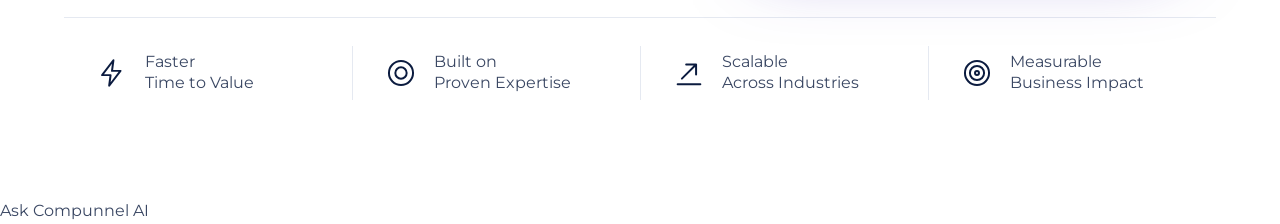
==== commit b4b7780f: "Add files via upload" ====
--- a/index.html
+++ b/index.html
@@ -120,6 +120,11 @@
   <ul class="values" id="values"></ul>
 </main>
 
+<div class="bot-orb" id="botOrb">
+  <span class="bot-tip" aria-hidden="true">Ask Compunnel AI</span>
+  <button class="bot-btn" type="button" aria-label="Ask Compunnel AI: jump to the accelerator search"><canvas width="60" height="60" role="presentation"></canvas></button>
+</div>
+
 <dialog class="lightbox" id="lightbox" aria-labelledby="lbTitle">
   <div class="lb-inner">
     <div class="lb-bar">
@@ -139,6 +144,7 @@
 <script src="js/intro.js"></script>
 <script src="js/site-search.js"></script>
 <script src="js/hero-video.js"></script>
+<script src="js/bot-orb.js"></script>
 <script src="js/main.js"></script>
 </body>
 </html>
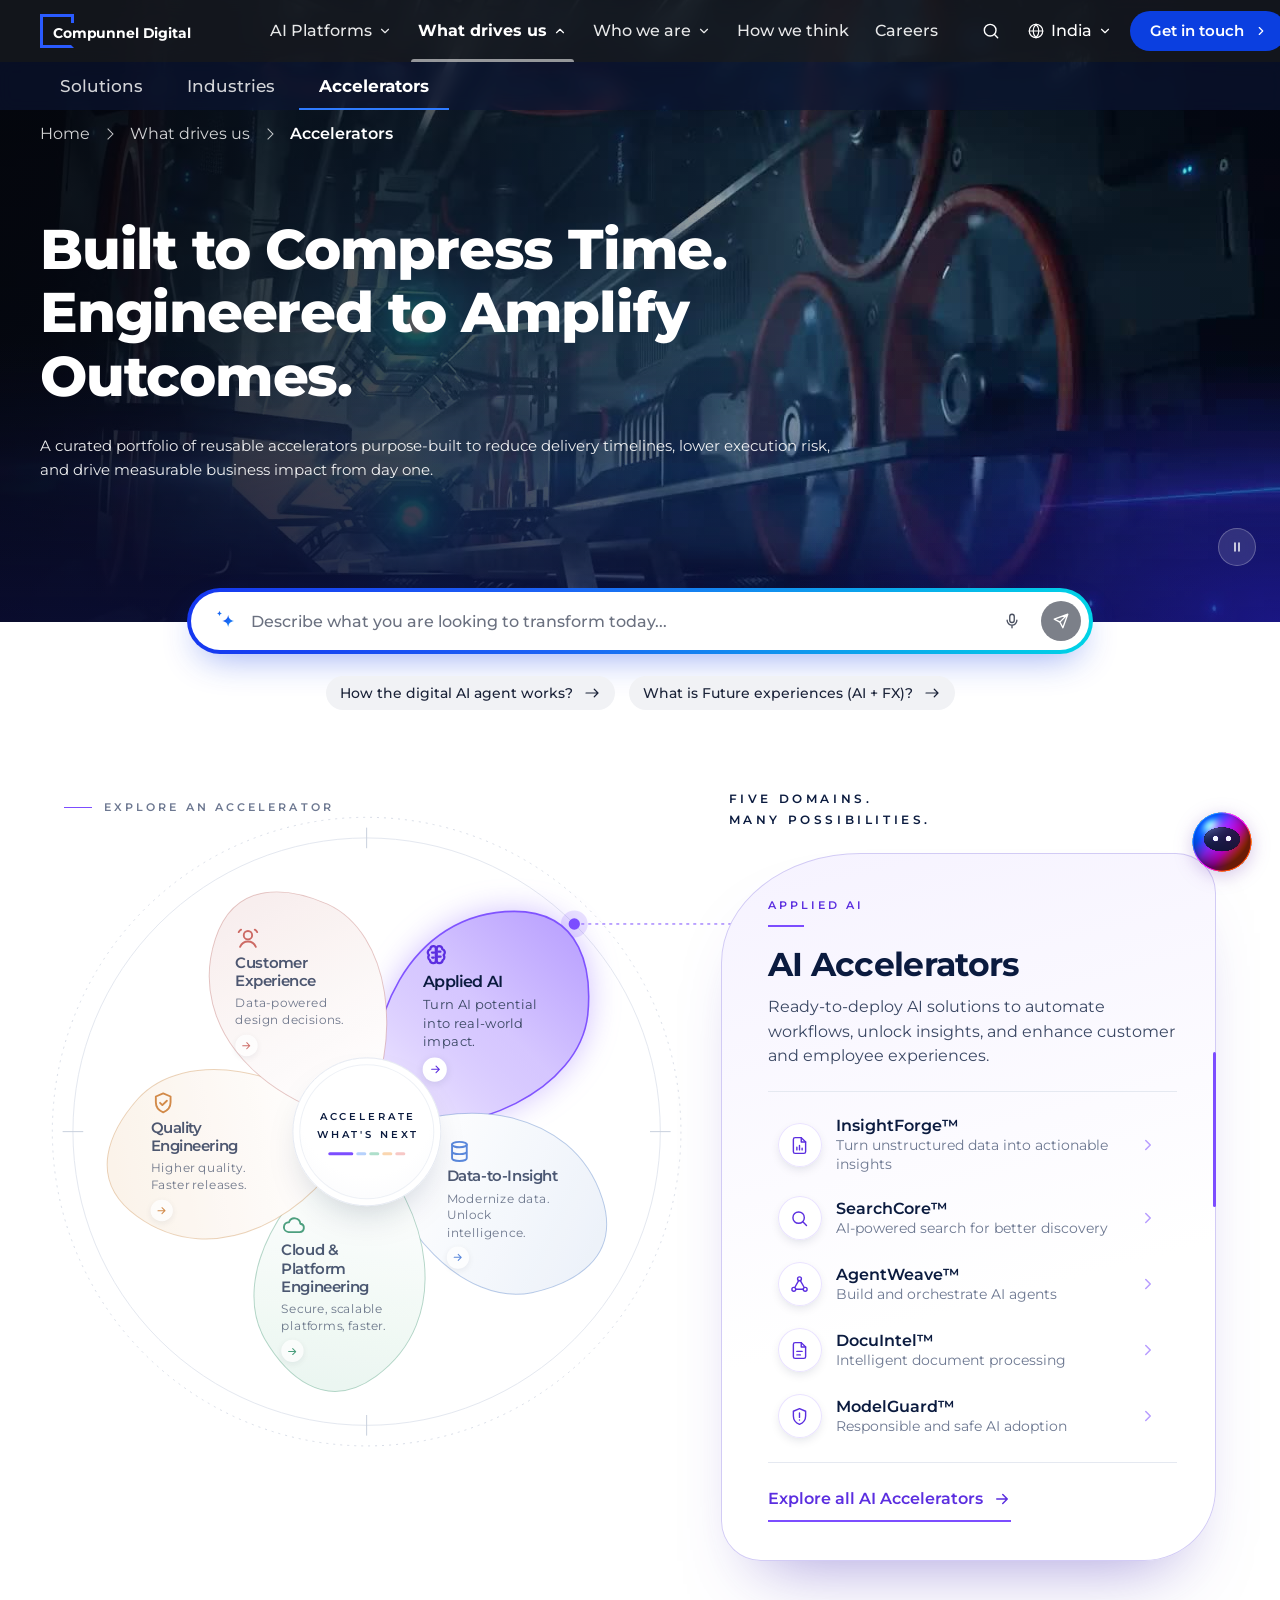
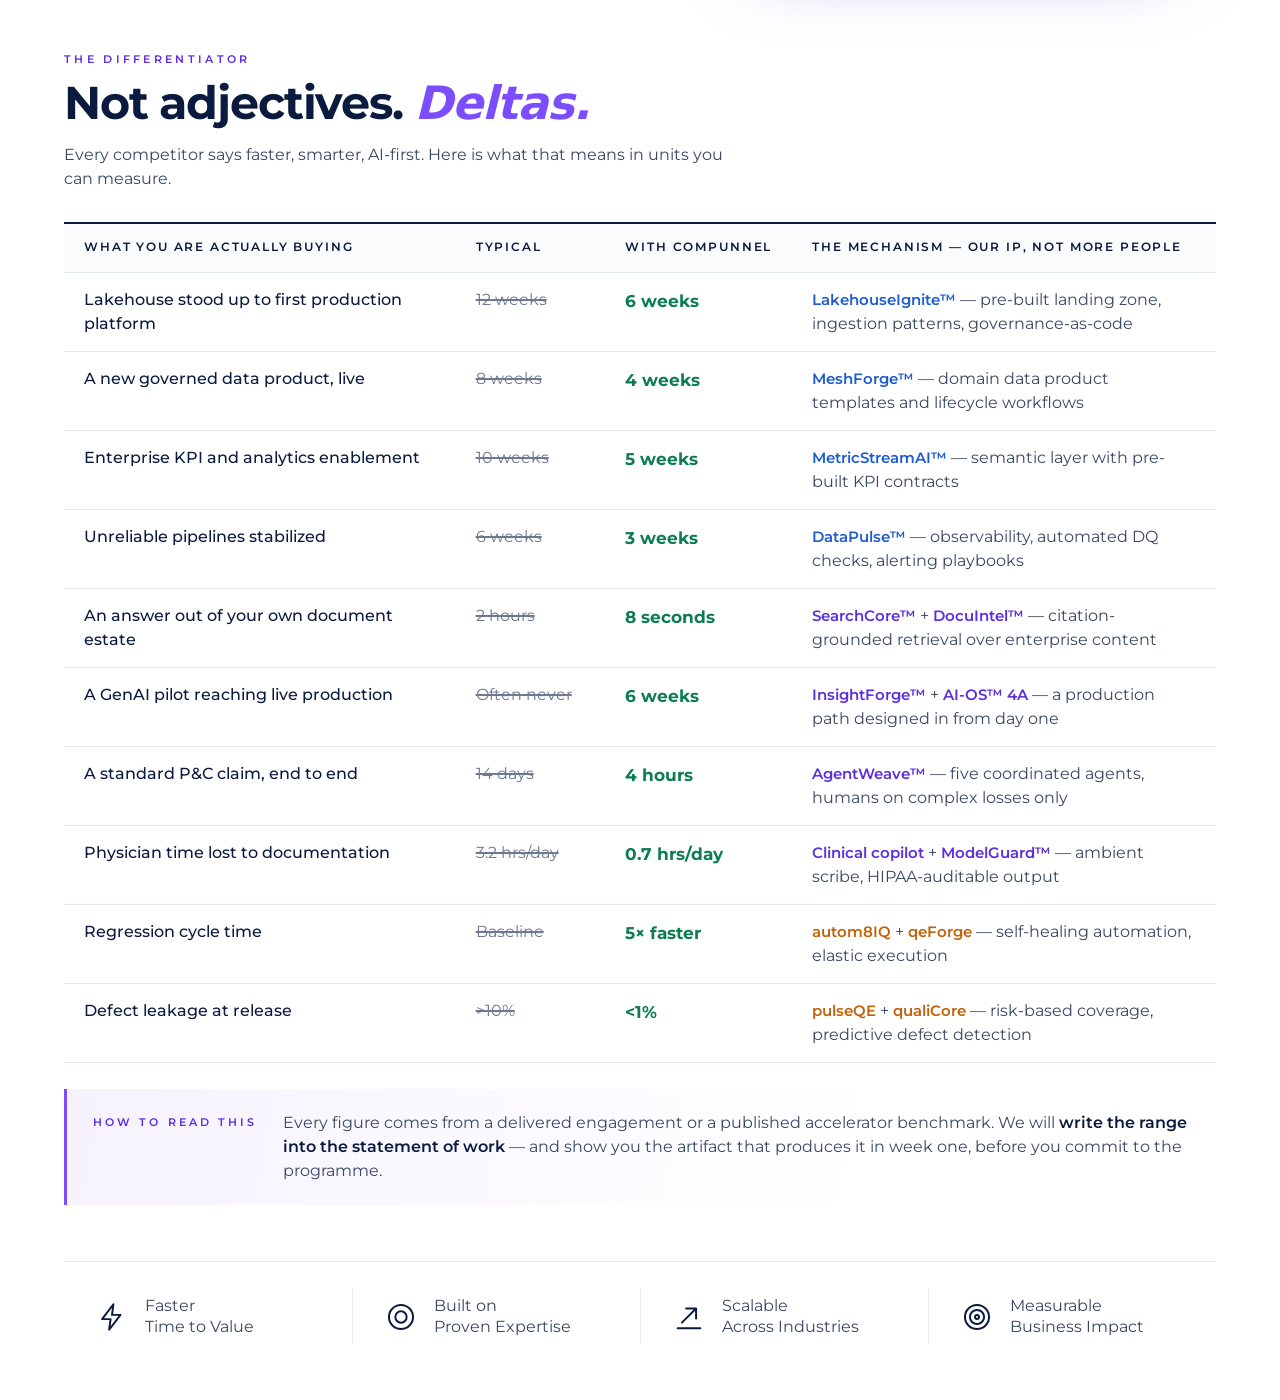
==== commit bbb4c404: "Add files via upload" ====
--- a/index.html
+++ b/index.html
@@ -110,11 +110,33 @@
     </div>
 
     <div class="panel-col">
-      <p class="panel-tag">FOUR DOMAINS.<br>MANY POSSIBILITIES.</p>
+      <p class="panel-tag">FIVE DOMAINS.<br>MANY POSSIBILITIES.</p>
       <div class="panel" id="panel" role="tabpanel" tabindex="-1">
         <div class="panel-body" id="panelBody"></div>
       </div>
     </div>
+  </section>
+
+  <section class="deltas" aria-labelledby="deltasTitle">
+    <p class="deltas-eyebrow">THE DIFFERENTIATOR</p>
+    <h2 class="deltas-title" id="deltasTitle">Not adjectives. <em>Deltas.</em></h2>
+    <p class="deltas-lede">Every competitor says faster, smarter, AI-first. Here is what that means in units you can measure.</p>
+    <table class="delta-table">
+      <caption>Typical delivery times compared with Compunnel accelerators</caption>
+      <thead>
+        <tr>
+          <th scope="col">What you are actually buying</th>
+          <th scope="col">Typical</th>
+          <th scope="col">With Compunnel</th>
+          <th scope="col">The mechanism — our IP, not more people</th>
+        </tr>
+      </thead>
+      <tbody id="deltaRows"></tbody>
+    </table>
+    <dl class="delta-note">
+      <dt>HOW TO READ THIS</dt>
+      <dd>Every figure comes from a delivered engagement or a published accelerator benchmark. We will <b>write the range into the statement of work</b> — and show you the artifact that produces it in week one, before you commit to the programme.</dd>
+    </dl>
   </section>
 
   <ul class="values" id="values"></ul>
@@ -143,6 +165,7 @@
 <script src="js/interaction.js"></script>
 <script src="js/intro.js"></script>
 <script src="js/site-search.js"></script>
+<script src="js/deltas.js"></script>
 <script src="js/hero-video.js"></script>
 <script src="js/bot-orb.js"></script>
 <script src="js/main.js"></script>
--- a/css/accelerators.css
+++ b/css/accelerators.css
@@ -75,7 +75,7 @@
 .leaf:focus-visible .p-outline{stroke:var(--navy);stroke-opacity:1;stroke-width:2.5}
 
 .leaf-anchor{position:absolute;left:56%;top:44%;width:0;height:0}
-.leaf-rot{position:absolute;left:0;top:0;width:21cqw;pointer-events:auto;text-align:left;
+.leaf-rot{position:absolute;left:0;top:0;width:max(24cqw,124px);pointer-events:auto;text-align:left;
   transform:translate(-50%,-50%) rotate(0deg);transition:transform var(--rot-dur) var(--rot-ease),opacity .45s;opacity:.72}
 .leaf[aria-selected="true"] .leaf-rot{opacity:1}
 .stage.no-anim .propeller,.stage.no-anim .leaf-rot{transition:none !important}
@@ -84,12 +84,12 @@
 .stage.intro .leaf{transition-duration:var(--intro-dur)}
 .stage.intro svg.petal{animation:spinblur var(--intro-dur) ease-out}
 @keyframes spinblur{0%{filter:blur(1.2px) saturate(.8)}45%{filter:blur(.6px)}100%{filter:none}}
-.leaf-icon{display:block;width:24px;height:24px;flex:none;overflow:hidden;color:var(--deep);margin-bottom:.8cqw;transition:transform .5s var(--rot-ease)}
+.leaf-icon{display:block;width:26px;height:26px;flex:none;overflow:hidden;color:var(--deep);margin-bottom:.8cqw;transition:transform .5s var(--rot-ease)}
 .leaf[aria-selected="true"] .leaf-icon svg{stroke-width:2}
-.leaf-icon svg{width:24px;height:24px;fill:none;stroke:currentColor;stroke-width:1.8;stroke-linecap:round;stroke-linejoin:round}
-.leaf-name{display:block;font-family:var(--display);font-weight:600;color:var(--navy);font-size:clamp(11px,2.55cqw,17px);line-height:1.2;letter-spacing:-.01em}
+.leaf-icon svg{width:26px;height:26px;fill:none;stroke:currentColor;stroke-width:1.8;stroke-linecap:round;stroke-linejoin:round}
+.leaf-name{display:block;font-family:var(--display);font-weight:600;color:var(--navy);font-size:clamp(14px,3cqw,19px);line-height:1.22;letter-spacing:-.012em}
 .leaf-name .short{display:none}
-.leaf-desc{display:block;font-size:clamp(10px,1.75cqw,13px);line-height:1.35;color:var(--ink);margin-top:.6cqw}
+.leaf-desc{display:block;font-size:clamp(12.5px,2.15cqw,15px);line-height:1.4;color:var(--ink);margin-top:.7cqw}
 .leaf-go{display:grid;place-items:center;width:clamp(22px,4.4cqw,32px);height:clamp(22px,4.4cqw,32px);border-radius:50%;background:#fff;color:var(--deep);margin-top:1.2cqw;box-shadow:0 2px 8px rgba(11,27,63,.1);transition:transform .3s}
 .leaf-go svg{width:55%;height:55%;fill:none;stroke:currentColor;stroke-width:2;stroke-linecap:round;stroke-linejoin:round}
 .leaf:hover .leaf-go{transform:translateX(3px)}
@@ -104,11 +104,13 @@
 .core-bar span{height:3px;border-radius:2px;flex:1;opacity:.35;transition:flex .6s var(--rot-ease),opacity .4s}
 .core-bar span.on{flex:2.6;opacity:1}
 
-@container (max-width:440px){
+@container (max-width:430px){
   .leaf-desc{display:none}
   .leaf-name .full{display:none}
   .leaf-name .short{display:inline}
-  .leaf-rot{width:24cqw}
+  .leaf-rot{width:max(27cqw,96px)}
+  .leaf{width:44%;height:44%;top:6%}      /* bigger blades so the larger type still fits */
+  .leaf-anchor{left:54%;top:46%}
 }
 
 /* ---------- Panel ---------- */
@@ -221,3 +223,38 @@
   .stage.rm-flash .propeller{animation:rmflash .22s ease}
   @keyframes rmflash{from{opacity:.5}to{opacity:1}}
 }
+/* ---------- deltas table ---------- */
+.deltas{margin-top:clamp(56px,7vw,96px)}
+.deltas-eyebrow{margin:0 0 10px;font-family:var(--display);font-size:11px;font-weight:600;letter-spacing:.3em;color:var(--accent-deep);transition:color .4s}
+.deltas-title{font-family:var(--display);font-weight:700;color:var(--navy);font-size:clamp(28px,3.6vw,46px);line-height:1.1;letter-spacing:-.025em;margin:0 0 14px}
+.deltas-title em{font-style:italic;font-weight:600;color:var(--accent);transition:color .4s}
+.deltas-lede{margin:0 0 30px;max-width:60ch;font-size:clamp(15px,1.25vw,17.5px);color:var(--ink)}
+.delta-table{width:100%;border-collapse:collapse;font-size:15.5px}
+.delta-table caption{position:absolute;width:1px;height:1px;overflow:hidden;clip:rect(0 0 0 0)}
+.delta-table th,.delta-table td{text-align:left;padding:15px 20px;vertical-align:top;border-bottom:1px solid var(--line)}
+.delta-table thead th{font-family:var(--display);font-size:11.5px;font-weight:600;letter-spacing:.16em;text-transform:uppercase;color:var(--navy);
+  border-top:2px solid var(--navy);border-bottom:1px solid var(--line);white-space:nowrap;background:#FAFBFD}
+.delta-table tbody th{font-weight:500;color:var(--navy);width:34%}
+.delta-table tbody tr{transition:background .2s}
+.delta-table tbody tr:hover{background:color-mix(in srgb,var(--accent) 5%,#fff)}
+.delta-table td:nth-child(2){width:13%;white-space:nowrap}
+.delta-table td:nth-child(3){width:15%;white-space:nowrap}
+.delta-table s{color:var(--muted);text-decoration-thickness:1.5px}
+.delta-ours{font-family:var(--display);font-weight:700;font-size:17px;color:#0C7D50}
+.delta-mech b{font-family:var(--display);font-weight:600;font-size:15px}
+.delta-detail{color:var(--ink)}
+.delta-note{display:grid;grid-template-columns:auto 1fr;gap:26px;margin-top:26px;padding:22px 26px;border-radius:0 18px 18px 0;
+  border-left:3px solid var(--accent);background:linear-gradient(100deg,color-mix(in srgb,var(--accent) 7%,#fff),#fff 70%);transition:border-color .4s}
+.delta-note dt{font-family:var(--display);font-size:11px;font-weight:600;letter-spacing:.28em;color:var(--accent-deep);white-space:nowrap;padding-top:3px;transition:color .4s}
+.delta-note dd{margin:0;color:var(--ink);font-size:15.5px}
+.delta-note b{color:var(--navy);font-weight:600}
+@media (max-width:820px){
+  .delta-table,.delta-table tbody,.delta-table tr,.delta-table th,.delta-table td{display:block;width:auto}
+  .delta-table thead{position:absolute;width:1px;height:1px;overflow:hidden;clip:rect(0 0 0 0)}
+  .delta-table tbody tr{border:1px solid var(--line);border-radius:16px 22px 16px 22px;padding:16px 18px;margin-bottom:12px}
+  .delta-table th,.delta-table td{border:0;padding:5px 0}
+  .delta-table tbody th{width:auto;font-family:var(--display);font-weight:600;font-size:17px;margin-bottom:4px}
+  .delta-table td:nth-child(2),.delta-table td:nth-child(3){width:auto}
+  .delta-table td[data-label]::before{content:attr(data-label);display:block;font-size:10.5px;font-weight:600;letter-spacing:.2em;text-transform:uppercase;color:var(--muted);margin-bottom:2px}
+  .delta-note{grid-template-columns:1fr;gap:10px;border-radius:0 14px 14px 0}
+}
--- a/css/site.css
+++ b/css/site.css
@@ -125,3 +125,15 @@
 
 /* section sits below the search on this page */
 .page{padding-top:40px}
+/* ---------- bot orb (bottom right) ---------- */
+.bot-orb{position:fixed;right:clamp(16px,2.2vw,32px);bottom:clamp(16px,2.2vw,32px);z-index:40;display:flex;align-items:center;gap:10px}
+.bot-orb .bot-tip{order:-1;background:#0B1B3F;color:#fff;font:600 12.5px/1 "Montserrat",system-ui,sans-serif;padding:9px 13px;border-radius:999px;white-space:nowrap;opacity:0;transform:translateX(6px);transition:opacity .25s,transform .25s;pointer-events:none;box-shadow:0 8px 20px -10px rgba(11,27,63,.5)}
+.bot-orb:hover .bot-tip,.bot-orb:focus-within .bot-tip{opacity:1;transform:none}
+.bot-btn{display:block;width:60px;height:60px;border-radius:50%;padding:0;line-height:0;-webkit-tap-highlight-color:transparent}
+.bot-btn canvas{width:60px;height:60px;display:block;border-radius:50%;
+  filter:drop-shadow(0 4px 9px rgba(96,40,170,.26));
+  animation:botFloat 5.5s ease-in-out infinite;transition:transform .3s}
+.bot-btn:hover canvas{transform:scale(1.06)}
+.bot-btn:focus-visible{outline:2px solid #7C4DFF;outline-offset:4px;border-radius:50%}
+@keyframes botFloat{0%,100%{translate:0 0}50%{translate:0 -4px}}
+@media (prefers-reduced-motion:reduce){ .bot-btn canvas{animation:none} }
